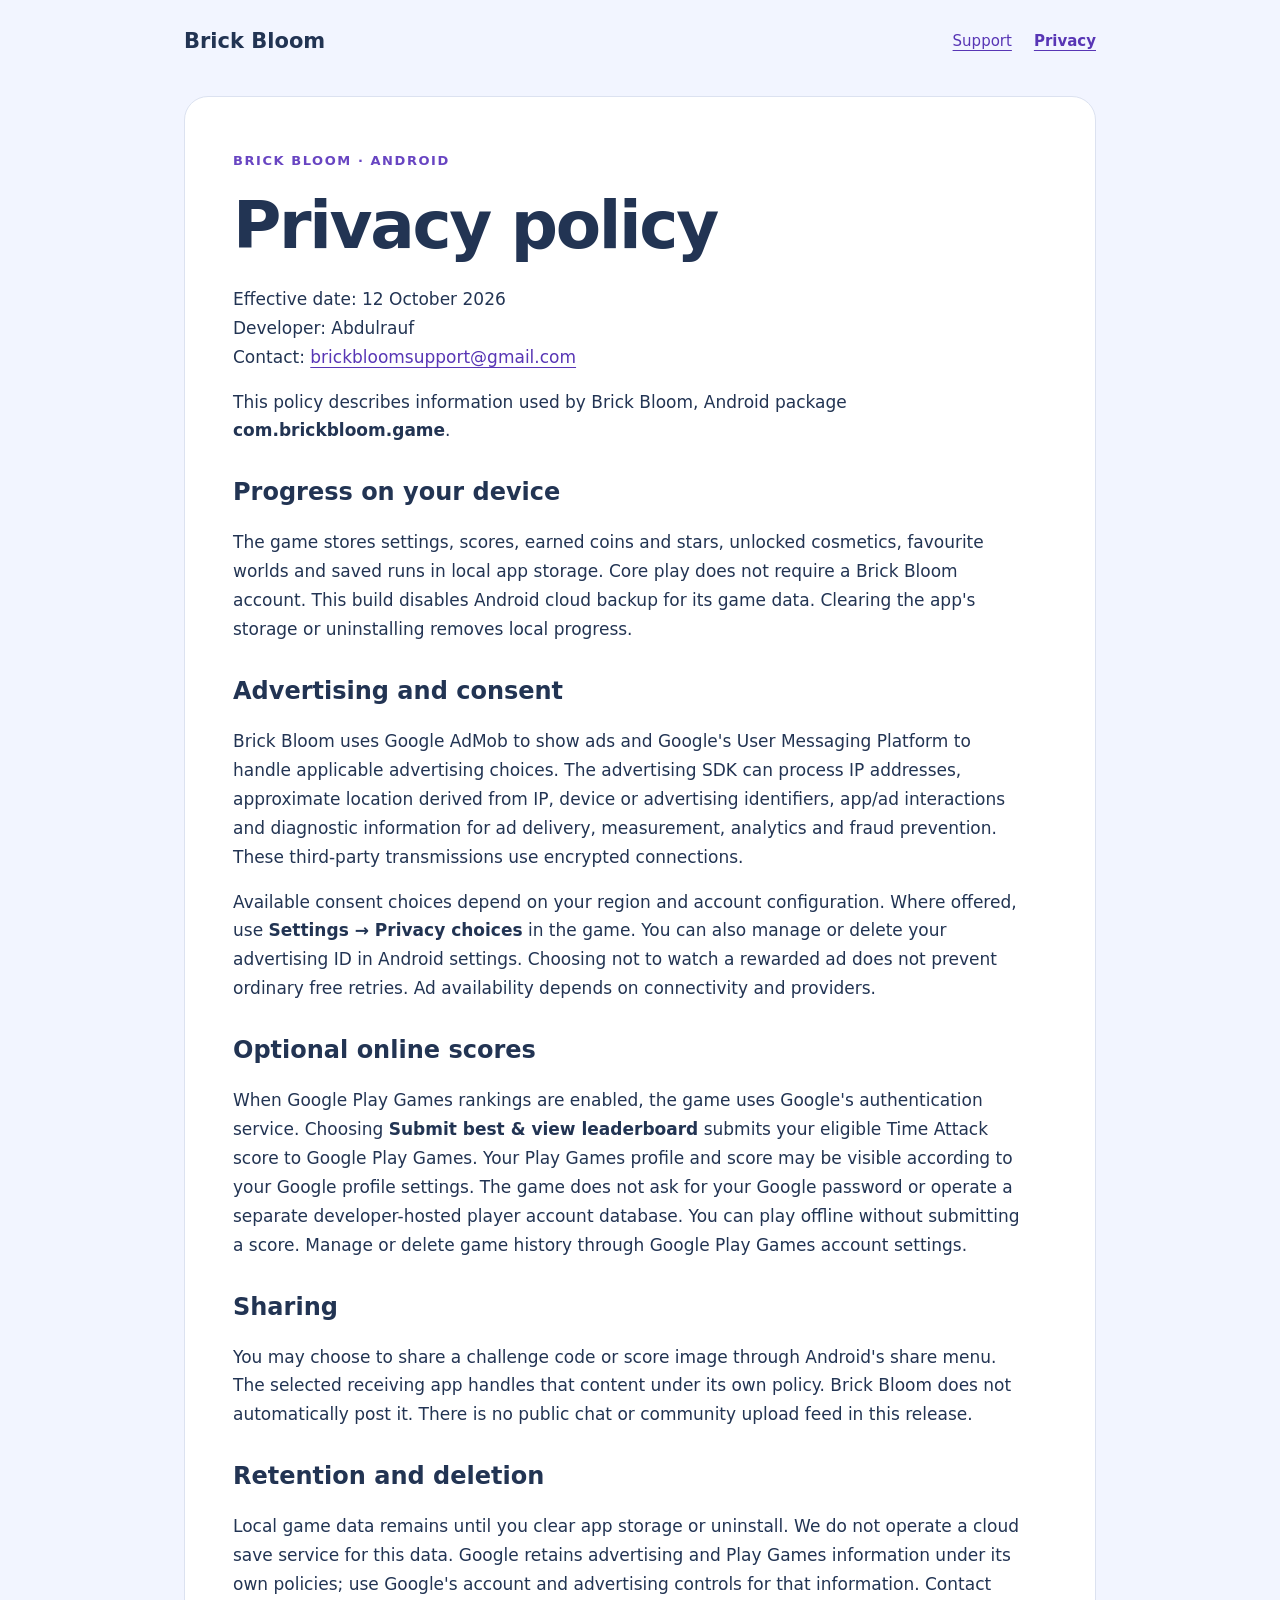
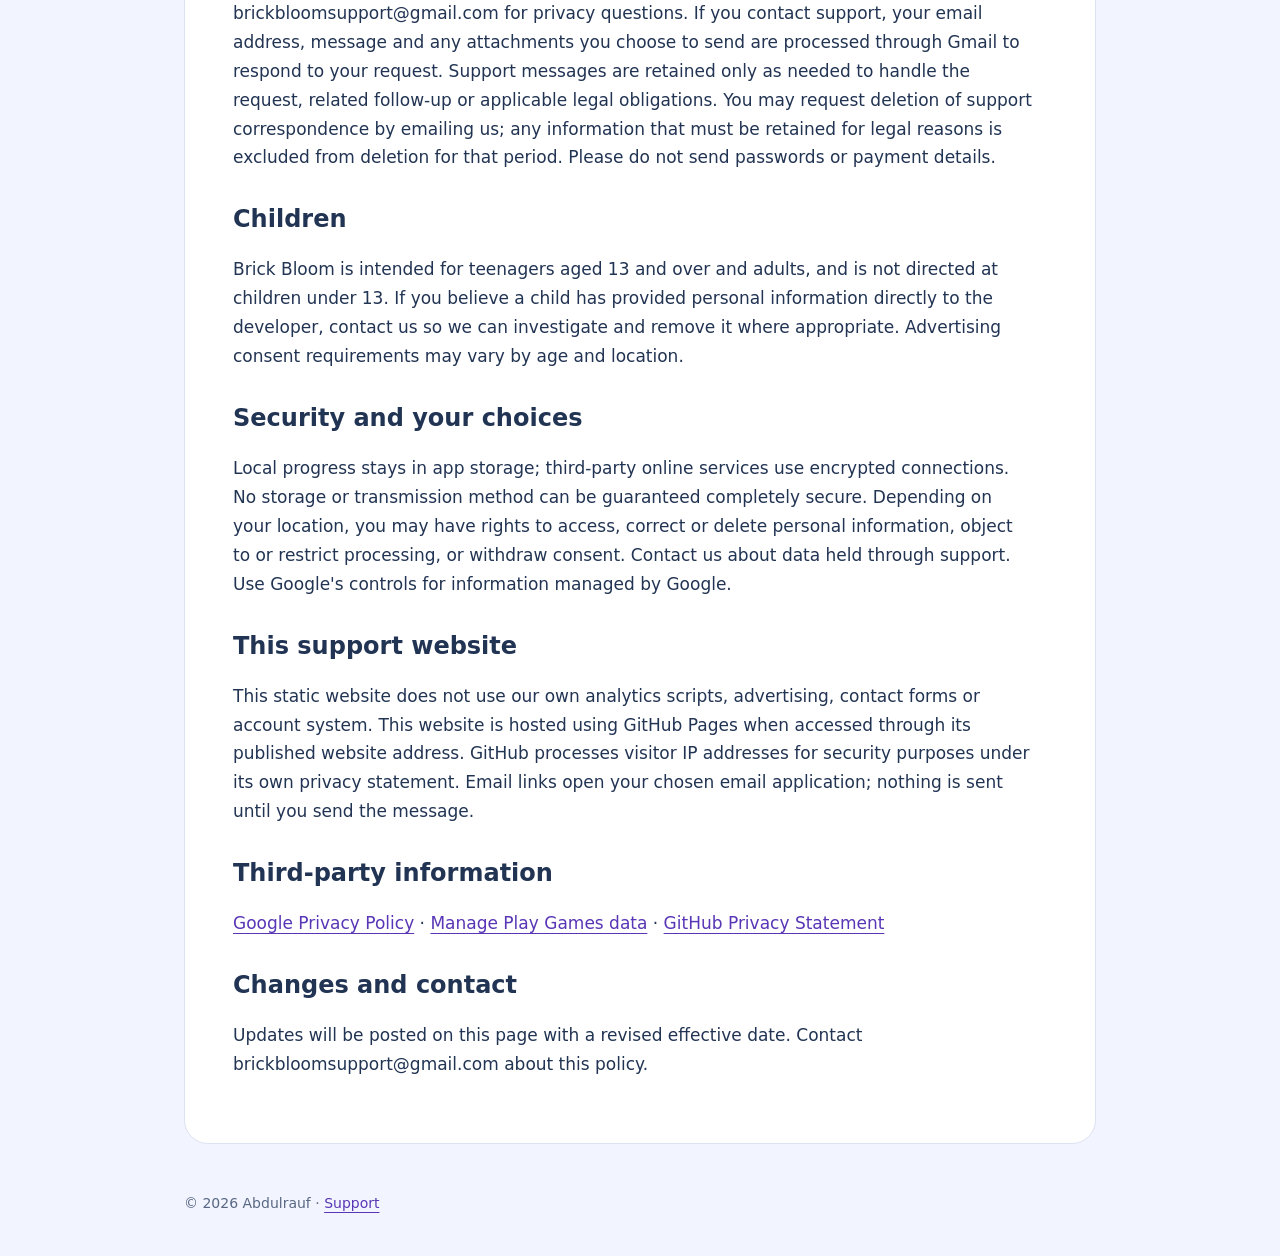
==== privacy.html @ 50879ed9 "Add Brick Bloom privacy policy and support website" ====
<!doctype html><html lang="en"><head><meta charset="utf-8"><meta name="viewport" content="width=device-width,initial-scale=1"><meta name="description" content="Brick Bloom privacy policy: local game progress, Google AdMob, optional Play Games rankings and support contact."><title>Privacy Policy — Brick Bloom</title><link rel="stylesheet" href="style.css"></head><body><a class="skip" href="#main">Skip to content</a><header><a class="brand" href="index.html">Brick Bloom</a><nav aria-label="Main navigation"><a href="index.html">Support</a><a href="privacy.html" aria-current="page">Privacy</a></nav></header><main id="main"><article><span class="eyebrow">Brick Bloom · Android</span><h1>Privacy policy</h1><p>Effective date: 12 October 2026<br>Developer: Abdulrauf<br>Contact: <a href="mailto:brickbloomsupport@gmail.com">brickbloomsupport@gmail.com</a></p><p>This policy describes information used by Brick Bloom, Android package <strong>com.brickbloom.game</strong>.</p><h2>Progress on your device</h2><p>The game stores settings, scores, earned coins and stars, unlocked cosmetics, favourite worlds and saved runs in local app storage. Core play does not require a Brick Bloom account. This build disables Android cloud backup for its game data. Clearing the app's storage or uninstalling removes local progress.</p><h2>Advertising and consent</h2><p>Brick Bloom uses Google AdMob to show ads and Google's User Messaging Platform to handle applicable advertising choices. The advertising SDK can process IP addresses, approximate location derived from IP, device or advertising identifiers, app/ad interactions and diagnostic information for ad delivery, measurement, analytics and fraud prevention. These third-party transmissions use encrypted connections.</p><p>Available consent choices depend on your region and account configuration. Where offered, use <strong>Settings → Privacy choices</strong> in the game. You can also manage or delete your advertising ID in Android settings. Choosing not to watch a rewarded ad does not prevent ordinary free retries. Ad availability depends on connectivity and providers.</p><h2>Optional online scores</h2><p>When Google Play Games rankings are enabled, the game uses Google's authentication service. Choosing <strong>Submit best &amp; view leaderboard</strong> submits your eligible Time Attack score to Google Play Games. Your Play Games profile and score may be visible according to your Google profile settings. The game does not ask for your Google password or operate a separate developer-hosted player account database. You can play offline without submitting a score. Manage or delete game history through Google Play Games account settings.</p><h2>Sharing</h2><p>You may choose to share a challenge code or score image through Android's share menu. The selected receiving app handles that content under its own policy. Brick Bloom does not automatically post it. There is no public chat or community upload feed in this release.</p><h2>Retention and deletion</h2><p>Local game data remains until you clear app storage or uninstall. We do not operate a cloud save service for this data. Google retains advertising and Play Games information under its own policies; use Google's account and advertising controls for that information. Contact brickbloomsupport@gmail.com for privacy questions. If you contact support, your email address, message and any attachments you choose to send are processed through Gmail to respond to your request. Support messages are retained only as needed to handle the request, related follow-up or applicable legal obligations. You may request deletion of support correspondence by emailing us; any information that must be retained for legal reasons is excluded from deletion for that period. Please do not send passwords or payment details.</p><h2>Children</h2><p>Brick Bloom is intended for teenagers aged 13 and over and adults, and is not directed at children under 13. If you believe a child has provided personal information directly to the developer, contact us so we can investigate and remove it where appropriate. Advertising consent requirements may vary by age and location.</p><h2>Security and your choices</h2><p>Local progress stays in app storage; third-party online services use encrypted connections. No storage or transmission method can be guaranteed completely secure. Depending on your location, you may have rights to access, correct or delete personal information, object to or restrict processing, or withdraw consent. Contact us about data held through support. Use Google's controls for information managed by Google.</p><h2>This support website</h2><p>This static website does not use our own analytics scripts, advertising, contact forms or account system. This website is hosted using GitHub Pages when accessed through its published website address. GitHub processes visitor IP addresses for security purposes under its own privacy statement. Email links open your chosen email application; nothing is sent until you send the message.</p><h2>Third-party information</h2><p><a href="https://policies.google.com/privacy">Google Privacy Policy</a> · <a href="https://support.google.com/googleplay/answer/9130646">Manage Play Games data</a> · <a href="https://docs.github.com/en/site-policy/privacy-policies/github-general-privacy-statement">GitHub Privacy Statement</a></p><h2>Changes and contact</h2><p>Updates will be posted on this page with a revised effective date. Contact brickbloomsupport@gmail.com about this policy.</p></article></main><footer>© 2026 Abdulrauf · <a href="index.html">Support</a></footer></body></html>
---- style.css ----
:root{color-scheme:light;--ink:#223453;--muted:#586783;--purple:#6845c2;--line:#dce2f0}*{box-sizing:border-box}body{margin:0;background:#f2f5ff;color:var(--ink);font:17px/1.7 system-ui,-apple-system,BlinkMacSystemFont,"Segoe UI",sans-serif}a{color:#5836b5;text-underline-offset:4px}a:hover{color:#a32455}a:focus-visible{outline:3px solid #f9ab45;outline-offset:5px}header,main,footer{max-width:960px;margin:auto;padding:24px}header{display:flex;align-items:center;justify-content:space-between;gap:18px}.brand{font-size:21px;font-weight:850;text-decoration:none;color:var(--ink)}nav{display:flex;gap:22px;font-size:15px}nav a[aria-current]{font-weight:750}main{padding-top:12px}article,.hero,.card{background:#fff;border:1px solid var(--line);border-radius:24px;padding:clamp(24px,5vw,48px)}.eyebrow{color:var(--purple);font-size:13px;font-weight:800;letter-spacing:.12em;text-transform:uppercase}h1{font-size:clamp(38px,7vw,66px);line-height:1.08;letter-spacing:-.035em;margin:16px 0 24px}h2{font-size:24px;line-height:1.3;margin-top:32px}p,li{max-width:74ch}p{margin:16px 0}.lead{font-size:21px;color:var(--muted)}.meta{color:var(--muted);font-size:15px}.actions{display:flex;flex-wrap:wrap;gap:14px;margin-top:28px}.button{display:inline-block;padding:13px 24px;border-radius:15px;background:var(--purple);color:#fff;font-weight:750;text-decoration:none;box-shadow:0 5px 0 #49318c}.button:hover{background:#5235a2;color:#fff}.button.secondary{background:#e9e3fb;color:#442882;box-shadow:0 5px 0 #cfc2ef}.grid{display:grid;grid-template-columns:1fr 1fr;gap:20px;margin-top:20px}.card{padding:28px}.card h2{margin-top:0}.bricks{display:flex;gap:7px;max-width:260px;margin:20px 0 28px}.bricks i{height:18px;flex:1;background:#ff3359;border-radius:4px;box-shadow:inset 0 4px #ffffff50,inset 0 -4px #00000015}.bricks i:nth-child(2){background:#ff544b}.bricks i:nth-child(3){background:#ff8b3d}.bricks i:nth-child(4){background:#ffc348}footer{font-size:14px;color:var(--muted);padding-bottom:40px}code{font-size:.9em;overflow-wrap:anywhere}a[href^="mailto:"]{overflow-wrap:anywhere}.skip{position:absolute;left:12px;top:-100px;background:#fff;padding:8px}.skip:focus{top:12px}@media(max-width:600px){header{align-items:flex-start;flex-direction:column;gap:8px}header,main,footer{padding-left:16px;padding-right:16px}.grid{grid-template-columns:1fr}h1{font-size:40px}article h1{font-size:36px}}
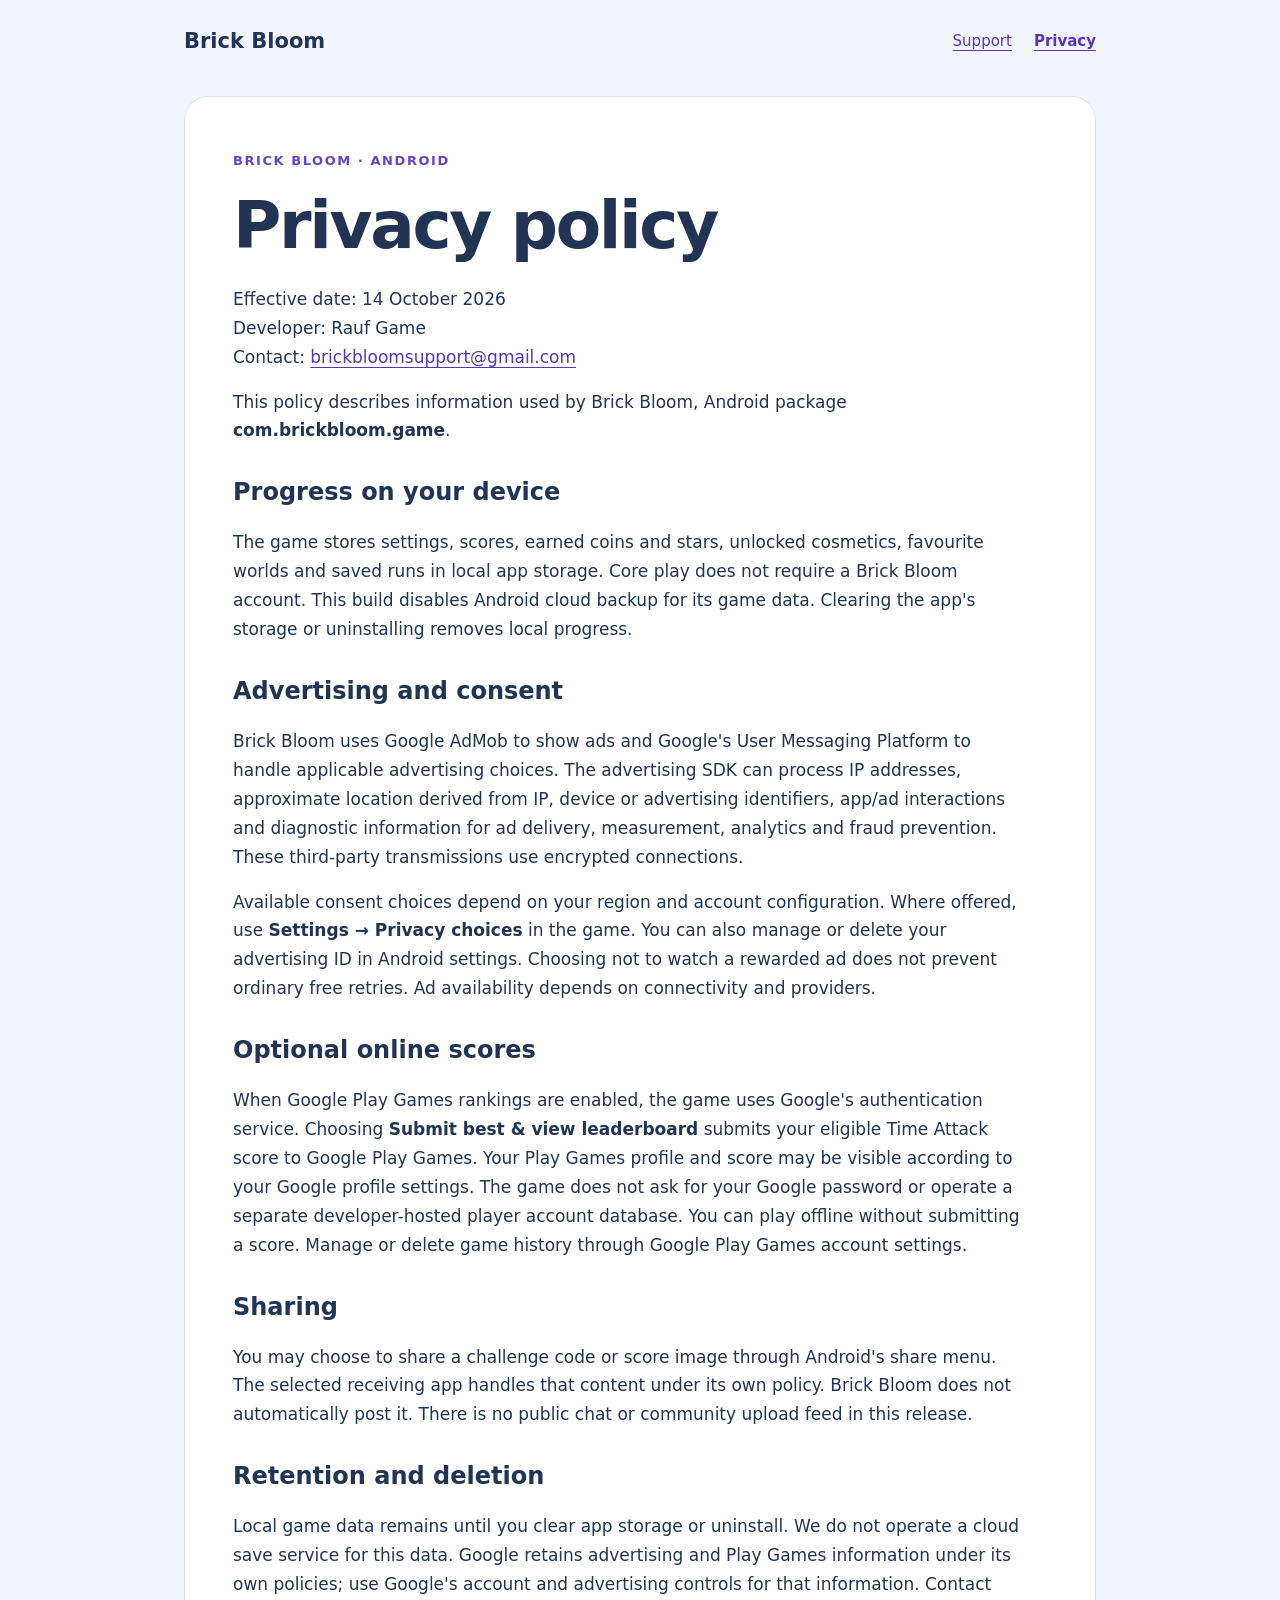
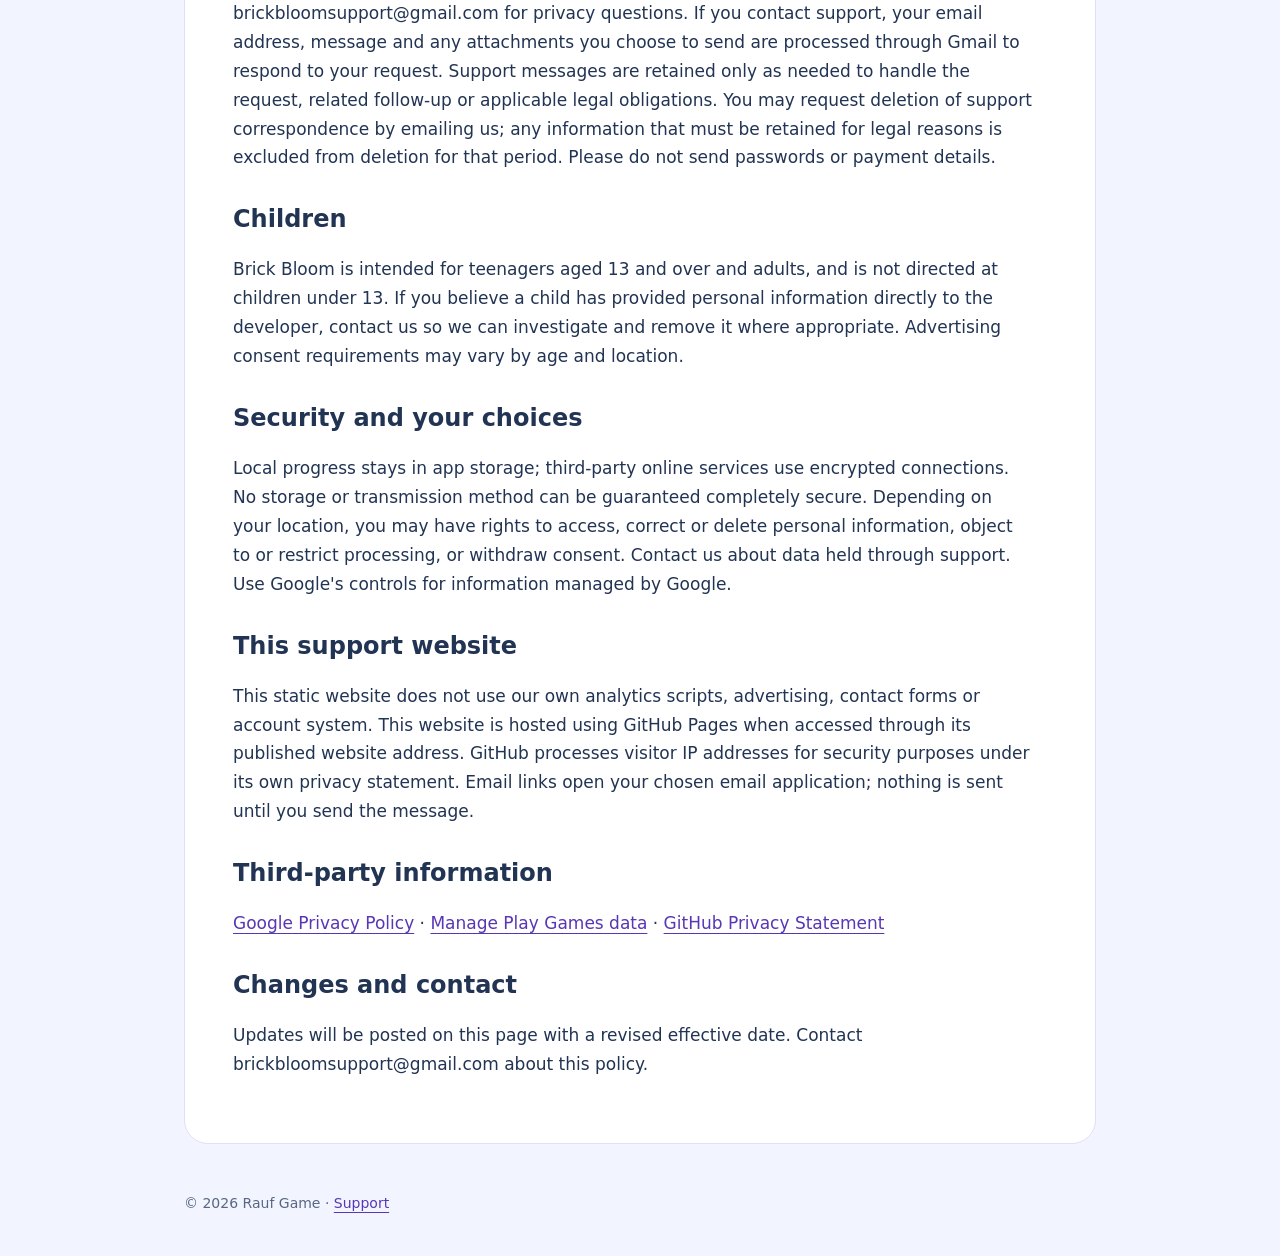
==== commit 49b69dbf: "Update support and privacy pages to Rauf Game developer brand" ====
--- a/privacy.html
+++ b/privacy.html
@@ -1 +1 @@
-<!doctype html><html lang="en"><head><meta charset="utf-8"><meta name="viewport" content="width=device-width,initial-scale=1"><meta name="description" content="Brick Bloom privacy policy: local game progress, Google AdMob, optional Play Games rankings and support contact."><title>Privacy Policy — Brick Bloom</title><link rel="stylesheet" href="style.css"></head><body><a class="skip" href="#main">Skip to content</a><header><a class="brand" href="index.html">Brick Bloom</a><nav aria-label="Main navigation"><a href="index.html">Support</a><a href="privacy.html" aria-current="page">Privacy</a></nav></header><main id="main"><article><span class="eyebrow">Brick Bloom · Android</span><h1>Privacy policy</h1><p>Effective date: 12 October 2026<br>Developer: Abdulrauf<br>Contact: <a href="mailto:brickbloomsupport@gmail.com">brickbloomsupport@gmail.com</a></p><p>This policy describes information used by Brick Bloom, Android package <strong>com.brickbloom.game</strong>.</p><h2>Progress on your device</h2><p>The game stores settings, scores, earned coins and stars, unlocked cosmetics, favourite worlds and saved runs in local app storage. Core play does not require a Brick Bloom account. This build disables Android cloud backup for its game data. Clearing the app's storage or uninstalling removes local progress.</p><h2>Advertising and consent</h2><p>Brick Bloom uses Google AdMob to show ads and Google's User Messaging Platform to handle applicable advertising choices. The advertising SDK can process IP addresses, approximate location derived from IP, device or advertising identifiers, app/ad interactions and diagnostic information for ad delivery, measurement, analytics and fraud prevention. These third-party transmissions use encrypted connections.</p><p>Available consent choices depend on your region and account configuration. Where offered, use <strong>Settings → Privacy choices</strong> in the game. You can also manage or delete your advertising ID in Android settings. Choosing not to watch a rewarded ad does not prevent ordinary free retries. Ad availability depends on connectivity and providers.</p><h2>Optional online scores</h2><p>When Google Play Games rankings are enabled, the game uses Google's authentication service. Choosing <strong>Submit best &amp; view leaderboard</strong> submits your eligible Time Attack score to Google Play Games. Your Play Games profile and score may be visible according to your Google profile settings. The game does not ask for your Google password or operate a separate developer-hosted player account database. You can play offline without submitting a score. Manage or delete game history through Google Play Games account settings.</p><h2>Sharing</h2><p>You may choose to share a challenge code or score image through Android's share menu. The selected receiving app handles that content under its own policy. Brick Bloom does not automatically post it. There is no public chat or community upload feed in this release.</p><h2>Retention and deletion</h2><p>Local game data remains until you clear app storage or uninstall. We do not operate a cloud save service for this data. Google retains advertising and Play Games information under its own policies; use Google's account and advertising controls for that information. Contact brickbloomsupport@gmail.com for privacy questions. If you contact support, your email address, message and any attachments you choose to send are processed through Gmail to respond to your request. Support messages are retained only as needed to handle the request, related follow-up or applicable legal obligations. You may request deletion of support correspondence by emailing us; any information that must be retained for legal reasons is excluded from deletion for that period. Please do not send passwords or payment details.</p><h2>Children</h2><p>Brick Bloom is intended for teenagers aged 13 and over and adults, and is not directed at children under 13. If you believe a child has provided personal information directly to the developer, contact us so we can investigate and remove it where appropriate. Advertising consent requirements may vary by age and location.</p><h2>Security and your choices</h2><p>Local progress stays in app storage; third-party online services use encrypted connections. No storage or transmission method can be guaranteed completely secure. Depending on your location, you may have rights to access, correct or delete personal information, object to or restrict processing, or withdraw consent. Contact us about data held through support. Use Google's controls for information managed by Google.</p><h2>This support website</h2><p>This static website does not use our own analytics scripts, advertising, contact forms or account system. This website is hosted using GitHub Pages when accessed through its published website address. GitHub processes visitor IP addresses for security purposes under its own privacy statement. Email links open your chosen email application; nothing is sent until you send the message.</p><h2>Third-party information</h2><p><a href="https://policies.google.com/privacy">Google Privacy Policy</a> · <a href="https://support.google.com/googleplay/answer/9130646">Manage Play Games data</a> · <a href="https://docs.github.com/en/site-policy/privacy-policies/github-general-privacy-statement">GitHub Privacy Statement</a></p><h2>Changes and contact</h2><p>Updates will be posted on this page with a revised effective date. Contact brickbloomsupport@gmail.com about this policy.</p></article></main><footer>© 2026 Abdulrauf · <a href="index.html">Support</a></footer></body></html>
+<!doctype html><html lang="en"><head><meta charset="utf-8"><meta name="viewport" content="width=device-width,initial-scale=1"><meta name="description" content="Brick Bloom privacy policy: local game progress, Google AdMob, optional Play Games rankings and support contact."><title>Privacy Policy — Brick Bloom</title><link rel="stylesheet" href="style.css"></head><body><a class="skip" href="#main">Skip to content</a><header><a class="brand" href="index.html">Brick Bloom</a><nav aria-label="Main navigation"><a href="index.html">Support</a><a href="privacy.html" aria-current="page">Privacy</a></nav></header><main id="main"><article><span class="eyebrow">Brick Bloom · Android</span><h1>Privacy policy</h1><p>Effective date: 14 October 2026<br>Developer: Rauf Game<br>Contact: <a href="mailto:brickbloomsupport@gmail.com">brickbloomsupport@gmail.com</a></p><p>This policy describes information used by Brick Bloom, Android package <strong>com.brickbloom.game</strong>.</p><h2>Progress on your device</h2><p>The game stores settings, scores, earned coins and stars, unlocked cosmetics, favourite worlds and saved runs in local app storage. Core play does not require a Brick Bloom account. This build disables Android cloud backup for its game data. Clearing the app's storage or uninstalling removes local progress.</p><h2>Advertising and consent</h2><p>Brick Bloom uses Google AdMob to show ads and Google's User Messaging Platform to handle applicable advertising choices. The advertising SDK can process IP addresses, approximate location derived from IP, device or advertising identifiers, app/ad interactions and diagnostic information for ad delivery, measurement, analytics and fraud prevention. These third-party transmissions use encrypted connections.</p><p>Available consent choices depend on your region and account configuration. Where offered, use <strong>Settings → Privacy choices</strong> in the game. You can also manage or delete your advertising ID in Android settings. Choosing not to watch a rewarded ad does not prevent ordinary free retries. Ad availability depends on connectivity and providers.</p><h2>Optional online scores</h2><p>When Google Play Games rankings are enabled, the game uses Google's authentication service. Choosing <strong>Submit best &amp; view leaderboard</strong> submits your eligible Time Attack score to Google Play Games. Your Play Games profile and score may be visible according to your Google profile settings. The game does not ask for your Google password or operate a separate developer-hosted player account database. You can play offline without submitting a score. Manage or delete game history through Google Play Games account settings.</p><h2>Sharing</h2><p>You may choose to share a challenge code or score image through Android's share menu. The selected receiving app handles that content under its own policy. Brick Bloom does not automatically post it. There is no public chat or community upload feed in this release.</p><h2>Retention and deletion</h2><p>Local game data remains until you clear app storage or uninstall. We do not operate a cloud save service for this data. Google retains advertising and Play Games information under its own policies; use Google's account and advertising controls for that information. Contact brickbloomsupport@gmail.com for privacy questions. If you contact support, your email address, message and any attachments you choose to send are processed through Gmail to respond to your request. Support messages are retained only as needed to handle the request, related follow-up or applicable legal obligations. You may request deletion of support correspondence by emailing us; any information that must be retained for legal reasons is excluded from deletion for that period. Please do not send passwords or payment details.</p><h2>Children</h2><p>Brick Bloom is intended for teenagers aged 13 and over and adults, and is not directed at children under 13. If you believe a child has provided personal information directly to the developer, contact us so we can investigate and remove it where appropriate. Advertising consent requirements may vary by age and location.</p><h2>Security and your choices</h2><p>Local progress stays in app storage; third-party online services use encrypted connections. No storage or transmission method can be guaranteed completely secure. Depending on your location, you may have rights to access, correct or delete personal information, object to or restrict processing, or withdraw consent. Contact us about data held through support. Use Google's controls for information managed by Google.</p><h2>This support website</h2><p>This static website does not use our own analytics scripts, advertising, contact forms or account system. This website is hosted using GitHub Pages when accessed through its published website address. GitHub processes visitor IP addresses for security purposes under its own privacy statement. Email links open your chosen email application; nothing is sent until you send the message.</p><h2>Third-party information</h2><p><a href="https://policies.google.com/privacy">Google Privacy Policy</a> · <a href="https://support.google.com/googleplay/answer/9130646">Manage Play Games data</a> · <a href="https://docs.github.com/en/site-policy/privacy-policies/github-general-privacy-statement">GitHub Privacy Statement</a></p><h2>Changes and contact</h2><p>Updates will be posted on this page with a revised effective date. Contact brickbloomsupport@gmail.com about this policy.</p></article></main><footer>© 2026 Rauf Game · <a href="index.html">Support</a></footer></body></html>
